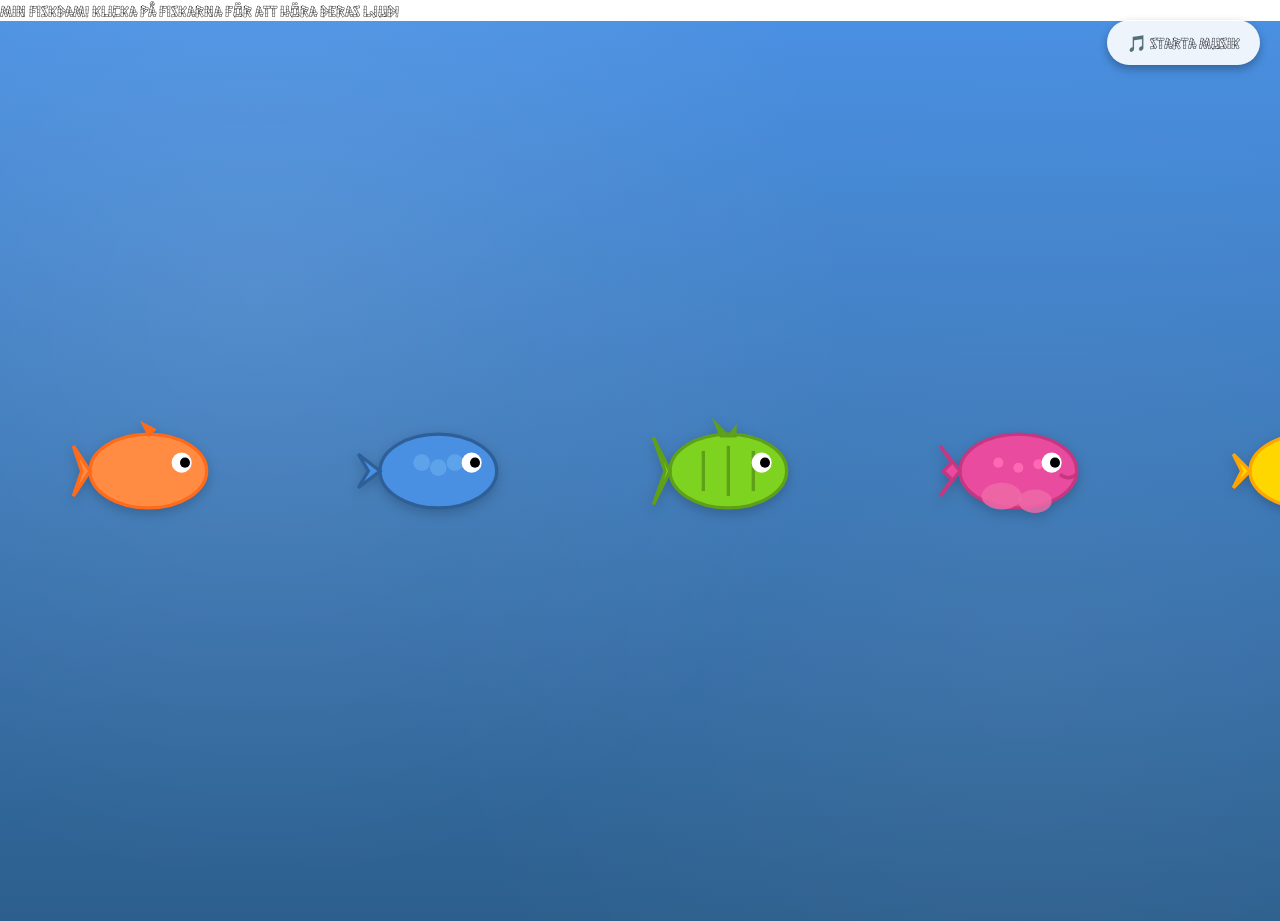
==== index.html @ 0b65db58 "Lägg till Fiskdam projektfiler: HTML, CSS, JS och assets med fiskar" ====
<!DOCTYPE html>
<html lang="sv">
<head>
    <meta charset="UTF-8">
    <meta name="viewport" content="width=device-width, initial-scale=1.0">
    <title>Fiskdam</title>
    <link rel="preconnect" href="https://fonts.googleapis.com">
    <link rel="preconnect" href="https://fonts.gstatic.com" crossorigin>
    <link href="https://fonts.googleapis.com/css2?family=Hanalei&display=swap" rel="stylesheet">
    <link rel="stylesheet" href="css/style.css">
</head>
<body>
    <!-- Musik kontroll knapp -->
    <button id="musicToggle" class="music-button">🎵 Starta Musik</button>
    
    <div class="container">
        Min fiskdam! Klicka på fiskarna för att höra deras ljud!
        <div class="pond">
            <!-- Fiskar kommer här -->
            <div class="fish" data-sound="assets/sounds/jingle1.mp3">
                <img src="assets/images/fish1.svg" alt="Fisk 1">
            </div>
            <div class="fish" data-sound="assets/sounds/jingle2.mp3">
                <img src="assets/images/fish2.svg" alt="Fisk 2">
            </div>
            <div class="fish" data-sound="assets/sounds/jingle3.mp3">
                <img src="assets/images/fish3.svg" alt="Fisk 3">
            </div>
            <div class="fish" data-sound="assets/sounds/jingle4.mp3">
                <img src="assets/images/fish4.svg" alt="Fisk 4">
            </div>
            <div class="fish" data-sound="assets/sounds/jingle1.mp3">
                <img src="assets/images/fish5.svg" alt="Fisk 5">
            </div>
            <div class="fish" data-sound="assets/sounds/jingle2.mp3">
                <img src="assets/images/fish6.svg" alt="Fisk 6">
            </div>
            <div class="fish" data-sound="assets/sounds/jingle3.mp3">
                <img src="assets/images/fish7.svg" alt="Fisk 7">
            </div>
            <div class="fish" data-sound="assets/sounds/jingle4.mp3">
                <img src="assets/images/fish8.svg" alt="Fisk 8">
            </div>
        </div>
    </div>

    <!-- Audio element för att spela ljud -->
    <audio id="audioPlayer"></audio>

    <script src="js/main.js"></script>
</body>
</html>
---- css/style.css ----
* {
    margin: 0;
    padding: 0;
    box-sizing: border-box;
}

body {
    font-family: 'Hanalei', cursive;
    margin: 0;
    padding: 0;
    overflow: hidden;
    width: 100vw;
    height: 100vh;
}

.container {
    width: 100%;
    height: 100%;
}

/* Musik knapp */
.music-button {
    position: fixed;
    top: 20px;
    right: 20px;
    z-index: 1000;
    background: rgba(255, 255, 255, 0.9);
    border: none;
    padding: 12px 20px;
    border-radius: 25px;
    font-family: 'Hanalei', cursive;
    font-size: 16px;
    cursor: pointer;
    box-shadow: 0 4px 10px rgba(0, 0, 0, 0.3);
    transition: all 0.3s ease;
}

.music-button:hover {
    background: rgba(255, 255, 255, 1);
    transform: scale(1.05);
}

.music-button.playing {
    background: rgba(144, 238, 144, 0.9);
}

.pond {
    background: linear-gradient(to bottom, #4a90e2, #2c5f8d);
    padding: 40px;
    display: flex;
    gap: 40px;
    width: 100%;
    height: 100vh;
    position: relative;
    overflow-x: auto;
    overflow-y: hidden;
    scroll-behavior: smooth;
    align-items: center;
}

/* Scrollbar styling */
.pond::-webkit-scrollbar {
    height: 12px;
}

.pond::-webkit-scrollbar-track {
    background: rgba(0, 0, 0, 0.2);
    border-radius: 10px;
}

.pond::-webkit-scrollbar-thumb {
    background: rgba(255, 255, 255, 0.3);
    border-radius: 10px;
}

.pond::-webkit-scrollbar-thumb:hover {
    background: rgba(255, 255, 255, 0.5);
}

/* Vatten effekt */
.pond::before {
    content: '';
    position: absolute;
    top: 0;
    left: 0;
    right: 0;
    bottom: 0;
    background: 
        radial-gradient(circle at 20% 30%, rgba(255, 255, 255, 0.1) 0%, transparent 50%),
        radial-gradient(circle at 80% 70%, rgba(255, 255, 255, 0.05) 0%, transparent 50%);
    pointer-events: none;
}

.fish {
    position: relative;
    cursor: pointer;
    transition: transform 0.3s ease;
    z-index: 1;
    flex-shrink: 0;
    display: flex;
    align-items: center;
    justify-content: center;
    min-width: 250px;
    width: 250px;
}

.fish img {
    width: 100%;
    height: auto;
    max-width: 200px;
    filter: drop-shadow(0 4px 6px rgba(0, 0, 0, 0.2));
    transition: all 0.3s ease;
}

/* Hover effekt */
.fish:hover {
    transform: scale(1.1);
}

.fish:hover img {
    filter: drop-shadow(0 8px 12px rgba(0, 0, 0, 0.3)) brightness(1.2);
}

/* Animation när man klickar */
.fish.clicked {
    animation: bounce 0.6s ease;
}

@keyframes bounce {
    0%, 100% {
        transform: translateY(0) rotate(0deg);
    }
    25% {
        transform: translateY(-30px) rotate(-10deg);
    }
    50% {
        transform: translateY(-15px) rotate(5deg);
    }
    75% {
        transform: translateY(-25px) rotate(-5deg);
    }
}

/* Animera när man hovrar */
.fish.hovered img {
    animation: wiggle 0.5s ease;
}

@keyframes wiggle {
    0%, 100% {
        transform: rotate(0deg);
    }
    25% {
        transform: rotate(-5deg);
    }
    75% {
        transform: rotate(5deg);
    }
}

/* Bubblor animation */
.bubble {
    position: absolute;
    bottom: 0;
    width: 20px;
    height: 20px;
    background: radial-gradient(circle at 30% 30%, rgba(255, 255, 255, 0.8), rgba(255, 255, 255, 0.3));
    border-radius: 50%;
    animation: rise 3s ease-in infinite;
    z-index: 0;
}

@keyframes rise {
    0% {
        bottom: 0;
        opacity: 0;
    }
    10% {
        opacity: 1;
    }
    90% {
        opacity: 1;
    }
    100% {
        bottom: 100%;
        opacity: 0;
    }
}

/* Responsiv design */
@media (max-width: 768px) {
    h1 {
        font-size: 2rem;
    }
    
    .pond {
        padding: 20px;
        gap: 20px;
    }
    
    .fish img {
        max-width: 100px;
    }
}
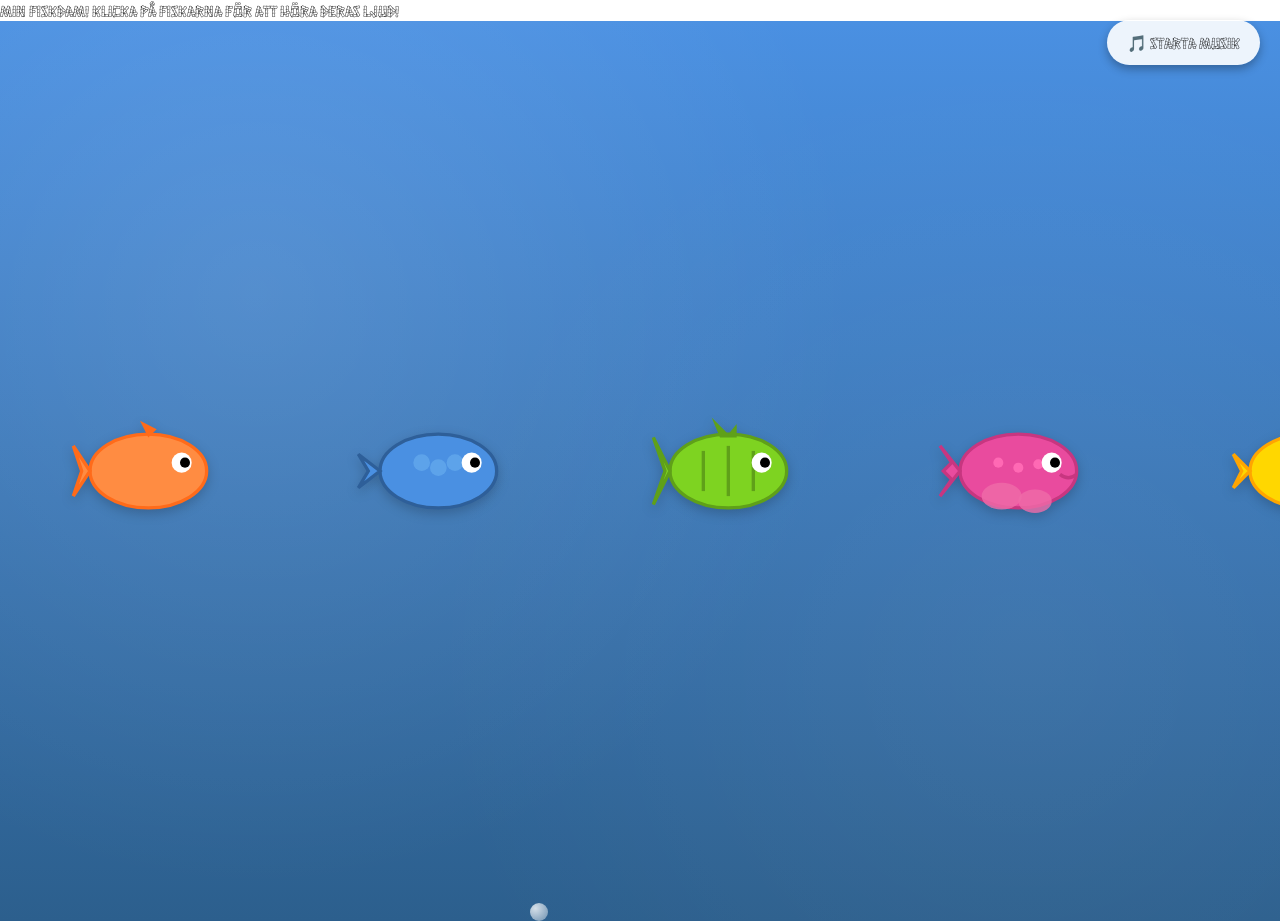
==== commit 6ae6bfc9: "Ändra titel från "Fiskdam" till "Dammen" i index.html" ====
--- a/index.html
+++ b/index.html
@@ -3,7 +3,7 @@
 <head>
     <meta charset="UTF-8">
     <meta name="viewport" content="width=device-width, initial-scale=1.0">
-    <title>Fiskdam</title>
+    <title>Dammen</title>
     <link rel="preconnect" href="https://fonts.googleapis.com">
     <link rel="preconnect" href="https://fonts.gstatic.com" crossorigin>
     <link href="https://fonts.googleapis.com/css2?family=Hanalei&display=swap" rel="stylesheet">
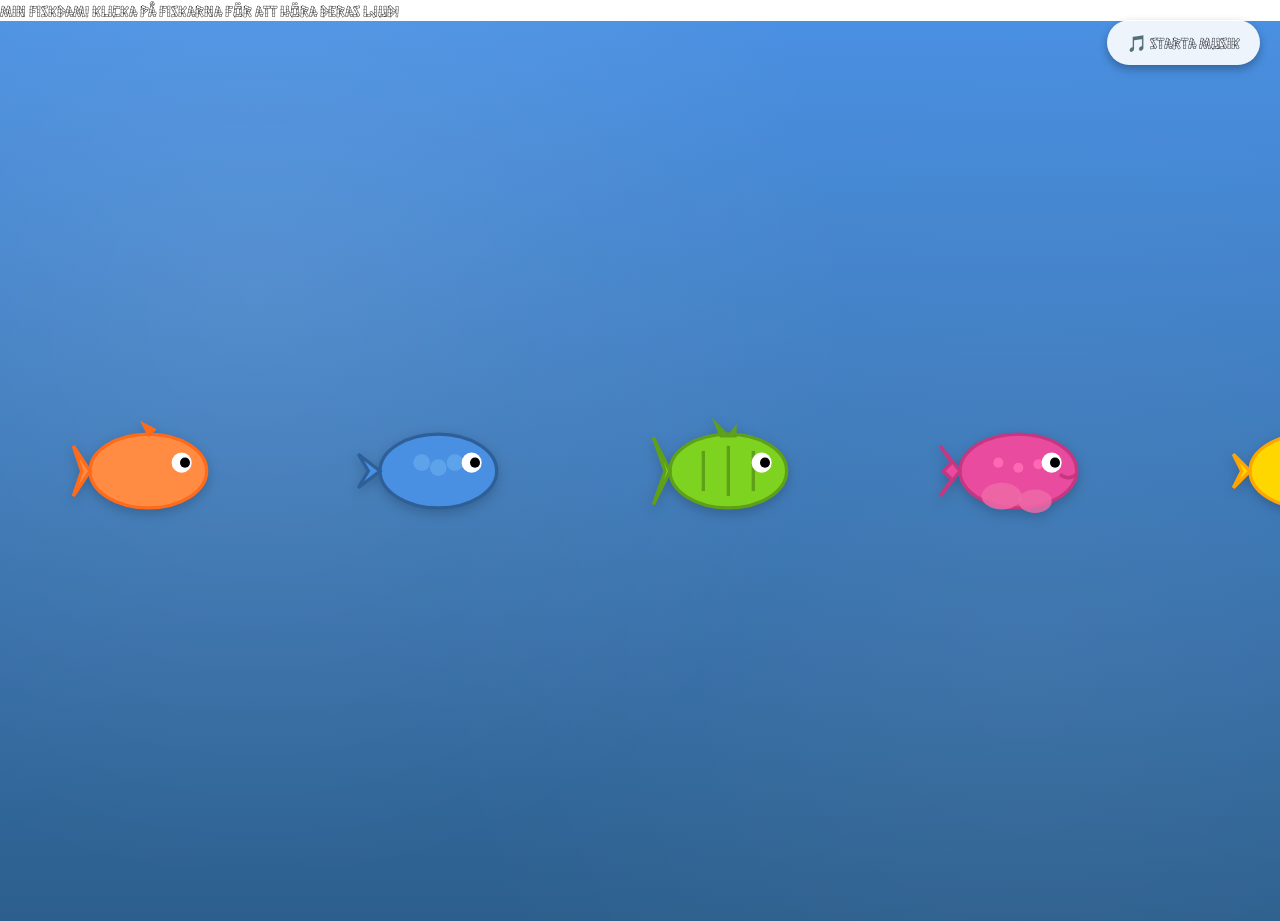
==== commit 35a71370: "Refactor HTML structure and add SVG fish graphic - Updated the doctype declaration to lowercase. - I" ====
--- a/index.html
+++ b/index.html
@@ -1,52 +1,55 @@
-<!DOCTYPE html>
+<!doctype html>
 <html lang="sv">
-<head>
-    <meta charset="UTF-8">
-    <meta name="viewport" content="width=device-width, initial-scale=1.0">
+  <head>
+    <meta charset="UTF-8" />
+    <meta name="viewport" content="width=device-width, initial-scale=1.0" />
     <title>Dammen</title>
-    <link rel="preconnect" href="https://fonts.googleapis.com">
-    <link rel="preconnect" href="https://fonts.gstatic.com" crossorigin>
-    <link href="https://fonts.googleapis.com/css2?family=Hanalei&display=swap" rel="stylesheet">
-    <link rel="stylesheet" href="css/style.css">
-</head>
-<body>
+    <link rel="preconnect" href="https://fonts.googleapis.com" />
+    <link rel="preconnect" href="https://fonts.gstatic.com" crossorigin />
+    <link
+      href="https://fonts.googleapis.com/css2?family=Hanalei&display=swap"
+      rel="stylesheet"
+    />
+    <link rel="stylesheet" href="css/style.css" />
+  </head>
+  <body>
     <!-- Musik kontroll knapp -->
     <button id="musicToggle" class="music-button">🎵 Starta Musik</button>
-    
+
     <div class="container">
-        Min fiskdam! Klicka på fiskarna för att höra deras ljud!
-        <div class="pond">
-            <!-- Fiskar kommer här -->
-            <div class="fish" data-sound="assets/sounds/jingle1.mp3">
-                <img src="assets/images/fish1.svg" alt="Fisk 1">
-            </div>
-            <div class="fish" data-sound="assets/sounds/jingle2.mp3">
-                <img src="assets/images/fish2.svg" alt="Fisk 2">
-            </div>
-            <div class="fish" data-sound="assets/sounds/jingle3.mp3">
-                <img src="assets/images/fish3.svg" alt="Fisk 3">
-            </div>
-            <div class="fish" data-sound="assets/sounds/jingle4.mp3">
-                <img src="assets/images/fish4.svg" alt="Fisk 4">
-            </div>
-            <div class="fish" data-sound="assets/sounds/jingle1.mp3">
-                <img src="assets/images/fish5.svg" alt="Fisk 5">
-            </div>
-            <div class="fish" data-sound="assets/sounds/jingle2.mp3">
-                <img src="assets/images/fish6.svg" alt="Fisk 6">
-            </div>
-            <div class="fish" data-sound="assets/sounds/jingle3.mp3">
-                <img src="assets/images/fish7.svg" alt="Fisk 7">
-            </div>
-            <div class="fish" data-sound="assets/sounds/jingle4.mp3">
-                <img src="assets/images/fish8.svg" alt="Fisk 8">
-            </div>
+      Min fiskdam! Klicka på fiskarna för att höra deras ljud!
+      <div class="pond">
+        <!-- Fiskar kommer här -->
+        <div class="fish" data-sound="assets/sounds/jingle1.mp3">
+          <img src="assets/images/fish1.svg" alt="Fisk 1" />
         </div>
+        <div class="fish" data-sound="assets/sounds/jingle2.mp3">
+          <img src="assets/images/fish2.svg" alt="Fisk 2" />
+        </div>
+        <div class="fish" data-sound="assets/sounds/jingle3.mp3">
+          <img src="assets/images/fish3.svg" alt="Fisk 3" />
+        </div>
+        <div class="fish" data-sound="assets/sounds/jingle4.mp3">
+          <img src="assets/images/fish4.svg" alt="Fisk 4" />
+        </div>
+        <div class="fish" data-sound="assets/sounds/jingle1.mp3">
+          <img src="assets/images/fish5.svg" alt="Fisk 5" />
+        </div>
+        <div class="fish" data-sound="assets/sounds/jingle2.mp3">
+          <img src="assets/images/fish6.svg" alt="Fisk 6" />
+        </div>
+        <div class="fish" data-sound="assets/sounds/jingle3.mp3">
+          <img src="assets/images/fish7.svg" alt="Fisk 7" />
+        </div>
+        <div class="fish" data-sound="assets/sounds/jingle4.mp3">
+          <img src="assets/images/fish8.svg" alt="Fisk 8" />
+        </div>
+      </div>
     </div>
 
     <!-- Audio element för att spela ljud -->
     <audio id="audioPlayer"></audio>
 
     <script src="js/main.js"></script>
-</body>
+  </body>
 </html>
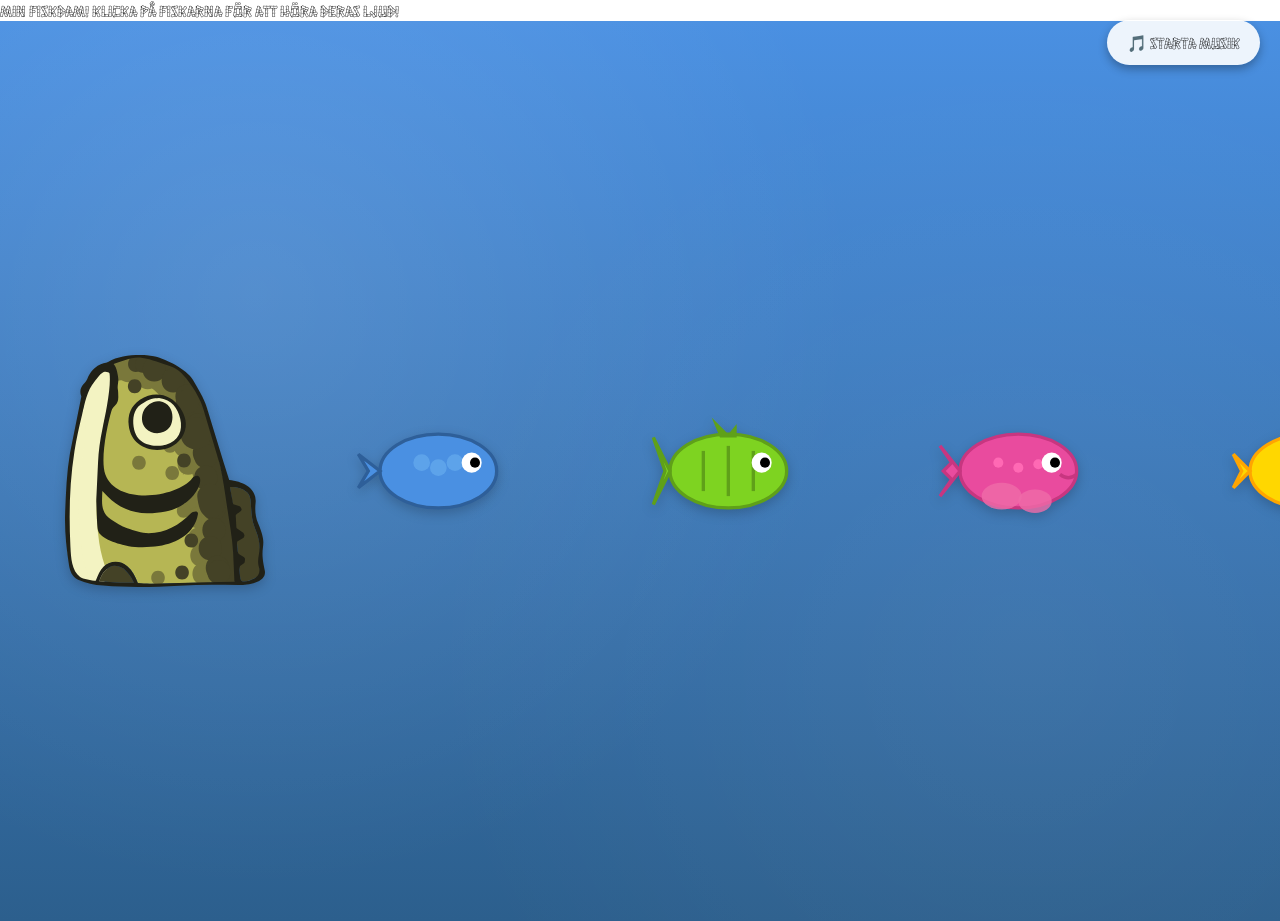
==== commit 645f094a: "Add pupil animation and demo page for interactive fish eye movement" ====
--- a/index.html
+++ b/index.html
@@ -21,7 +21,7 @@
       <div class="pond">
         <!-- Fiskar kommer här -->
         <div class="fish" data-sound="assets/sounds/jingle1.mp3">
-          <img src="assets/images/fish1.svg" alt="Fisk 1" />
+          <img src="assets/images/min_fisk.svg" alt="Min Fisk" />
         </div>
         <div class="fish" data-sound="assets/sounds/jingle2.mp3">
           <img src="assets/images/fish2.svg" alt="Fisk 2" />
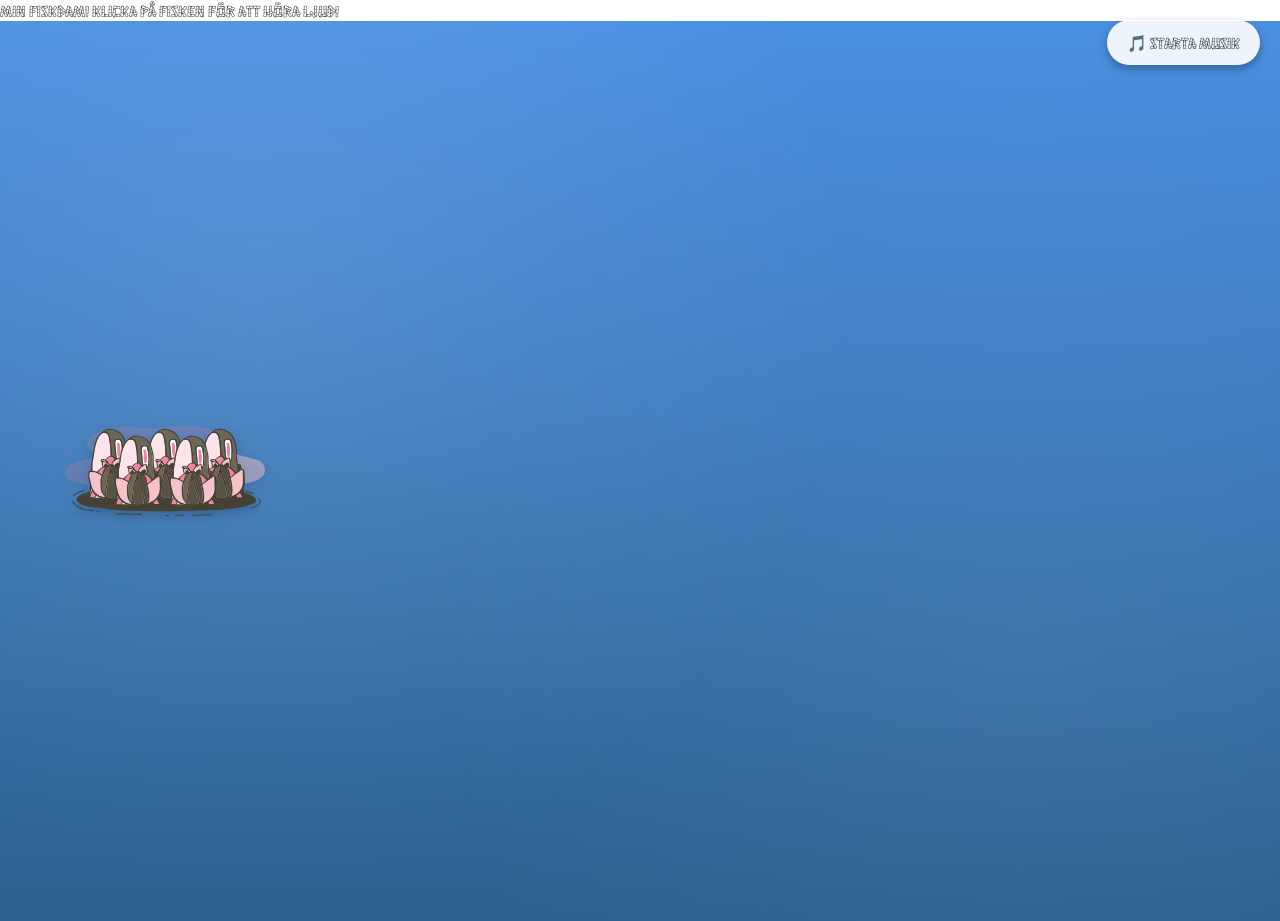
==== commit b9e48a23: "Refactor code structure for improved readability and maintainability" ====
--- a/index.html
+++ b/index.html
@@ -17,32 +17,11 @@
     <button id="musicToggle" class="music-button">🎵 Starta Musik</button>
 
     <div class="container">
-      Min fiskdam! Klicka på fiskarna för att höra deras ljud!
+      Min fiskdam! Klicka på fisken för att höra ljud!
       <div class="pond">
         <!-- Fiskar kommer här -->
         <div class="fish" data-sound="assets/sounds/jingle1.mp3">
-          <img src="assets/images/min_fisk.svg" alt="Min Fisk" />
-        </div>
-        <div class="fish" data-sound="assets/sounds/jingle2.mp3">
-          <img src="assets/images/fish2.svg" alt="Fisk 2" />
-        </div>
-        <div class="fish" data-sound="assets/sounds/jingle3.mp3">
-          <img src="assets/images/fish3.svg" alt="Fisk 3" />
-        </div>
-        <div class="fish" data-sound="assets/sounds/jingle4.mp3">
-          <img src="assets/images/fish4.svg" alt="Fisk 4" />
-        </div>
-        <div class="fish" data-sound="assets/sounds/jingle1.mp3">
-          <img src="assets/images/fish5.svg" alt="Fisk 5" />
-        </div>
-        <div class="fish" data-sound="assets/sounds/jingle2.mp3">
-          <img src="assets/images/fish6.svg" alt="Fisk 6" />
-        </div>
-        <div class="fish" data-sound="assets/sounds/jingle3.mp3">
-          <img src="assets/images/fish7.svg" alt="Fisk 7" />
-        </div>
-        <div class="fish" data-sound="assets/sounds/jingle4.mp3">
-          <img src="assets/images/fish8.svg" alt="Fisk 8" />
+          <img src="assets/images/Dammen_bilder.svg" alt="Min Fisk" />
         </div>
       </div>
     </div>
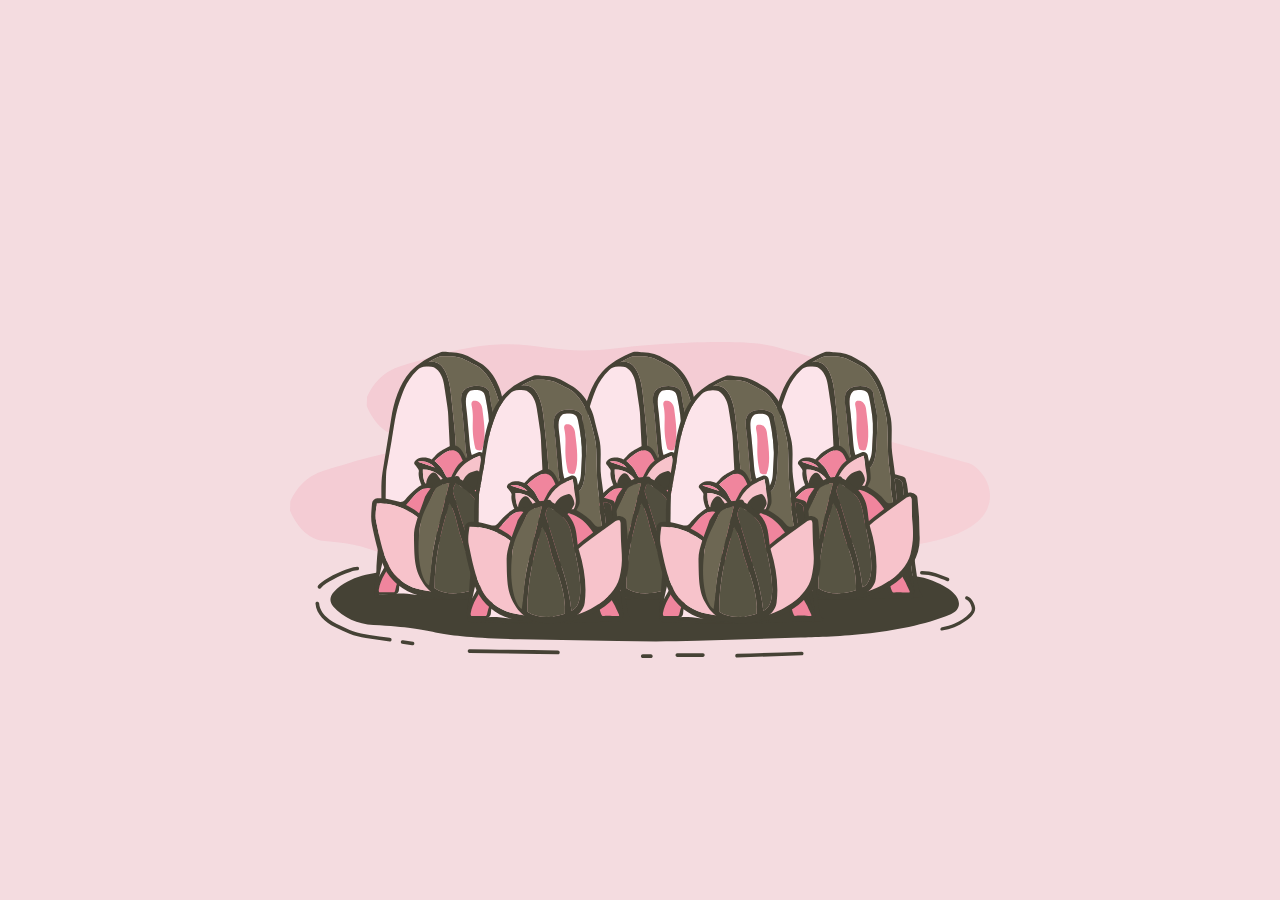
==== commit 3c168485: "Update font in 404.html and index.html; remove background music functionality from main.js" ====
--- a/index.html
+++ b/index.html
@@ -7,17 +7,13 @@
     <link rel="preconnect" href="https://fonts.googleapis.com" />
     <link rel="preconnect" href="https://fonts.gstatic.com" crossorigin />
     <link
-      href="https://fonts.googleapis.com/css2?family=Hanalei&display=swap"
+      href="https://fonts.googleapis.com/css2?family=DM+Mono:wght@400;500&display=swap"
       rel="stylesheet"
     />
     <link rel="stylesheet" href="css/style.css" />
   </head>
   <body>
-    <!-- Musik kontroll knapp -->
-    <button id="musicToggle" class="music-button">🎵 Starta Musik</button>
-
     <div class="container">
-      Min fiskdam! Klicka på fisken för att höra ljud!
       <div class="pond">
         <!-- Fiskar kommer här -->
         <div class="fish" data-sound="assets/sounds/jingle1.mp3">
--- a/css/style.css
+++ b/css/style.css
@@ -5,7 +5,7 @@
 }
 
 body {
-    font-family: 'Hanalei', cursive;
+    font-family: 'DM Mono', monospace;
     margin: 0;
     padding: 0;
     overflow: hidden;
@@ -28,7 +28,7 @@
     border: none;
     padding: 12px 20px;
     border-radius: 25px;
-    font-family: 'Hanalei', cursive;
+    font-family: 'DM Mono', monospace;
     font-size: 16px;
     cursor: pointer;
     box-shadow: 0 4px 10px rgba(0, 0, 0, 0.3);
@@ -45,50 +45,15 @@
 }
 
 .pond {
-    background: linear-gradient(to bottom, #4a90e2, #2c5f8d);
+    background: #f4dce0;
     padding: 40px;
     display: flex;
-    gap: 40px;
     width: 100%;
     height: 100vh;
     position: relative;
-    overflow-x: auto;
-    overflow-y: hidden;
     scroll-behavior: smooth;
     align-items: center;
-}
-
-/* Scrollbar styling */
-.pond::-webkit-scrollbar {
-    height: 12px;
-}
-
-.pond::-webkit-scrollbar-track {
-    background: rgba(0, 0, 0, 0.2);
-    border-radius: 10px;
-}
-
-.pond::-webkit-scrollbar-thumb {
-    background: rgba(255, 255, 255, 0.3);
-    border-radius: 10px;
-}
-
-.pond::-webkit-scrollbar-thumb:hover {
-    background: rgba(255, 255, 255, 0.5);
-}
-
-/* Vatten effekt */
-.pond::before {
-    content: '';
-    position: absolute;
-    top: 0;
-    left: 0;
-    right: 0;
-    bottom: 0;
-    background: 
-        radial-gradient(circle at 20% 30%, rgba(255, 255, 255, 0.1) 0%, transparent 50%),
-        radial-gradient(circle at 80% 70%, rgba(255, 255, 255, 0.05) 0%, transparent 50%);
-    pointer-events: none;
+    justify-content: center;
 }
 
 .fish {
@@ -100,91 +65,16 @@
     display: flex;
     align-items: center;
     justify-content: center;
-    min-width: 250px;
-    width: 250px;
+    min-width: 800px;
+    width: 800px;
+    margin-top: 100px;
 }
 
 .fish img {
     width: 100%;
     height: auto;
-    max-width: 200px;
-    filter: drop-shadow(0 4px 6px rgba(0, 0, 0, 0.2));
+    max-width: 700px;
     transition: all 0.3s ease;
-}
-
-/* Hover effekt */
-.fish:hover {
-    transform: scale(1.1);
-}
-
-.fish:hover img {
-    filter: drop-shadow(0 8px 12px rgba(0, 0, 0, 0.3)) brightness(1.2);
-}
-
-/* Animation när man klickar */
-.fish.clicked {
-    animation: bounce 0.6s ease;
-}
-
-@keyframes bounce {
-    0%, 100% {
-        transform: translateY(0) rotate(0deg);
-    }
-    25% {
-        transform: translateY(-30px) rotate(-10deg);
-    }
-    50% {
-        transform: translateY(-15px) rotate(5deg);
-    }
-    75% {
-        transform: translateY(-25px) rotate(-5deg);
-    }
-}
-
-/* Animera när man hovrar */
-.fish.hovered img {
-    animation: wiggle 0.5s ease;
-}
-
-@keyframes wiggle {
-    0%, 100% {
-        transform: rotate(0deg);
-    }
-    25% {
-        transform: rotate(-5deg);
-    }
-    75% {
-        transform: rotate(5deg);
-    }
-}
-
-/* Bubblor animation */
-.bubble {
-    position: absolute;
-    bottom: 0;
-    width: 20px;
-    height: 20px;
-    background: radial-gradient(circle at 30% 30%, rgba(255, 255, 255, 0.8), rgba(255, 255, 255, 0.3));
-    border-radius: 50%;
-    animation: rise 3s ease-in infinite;
-    z-index: 0;
-}
-
-@keyframes rise {
-    0% {
-        bottom: 0;
-        opacity: 0;
-    }
-    10% {
-        opacity: 1;
-    }
-    90% {
-        opacity: 1;
-    }
-    100% {
-        bottom: 100%;
-        opacity: 0;
-    }
 }
 
 /* Responsiv design */
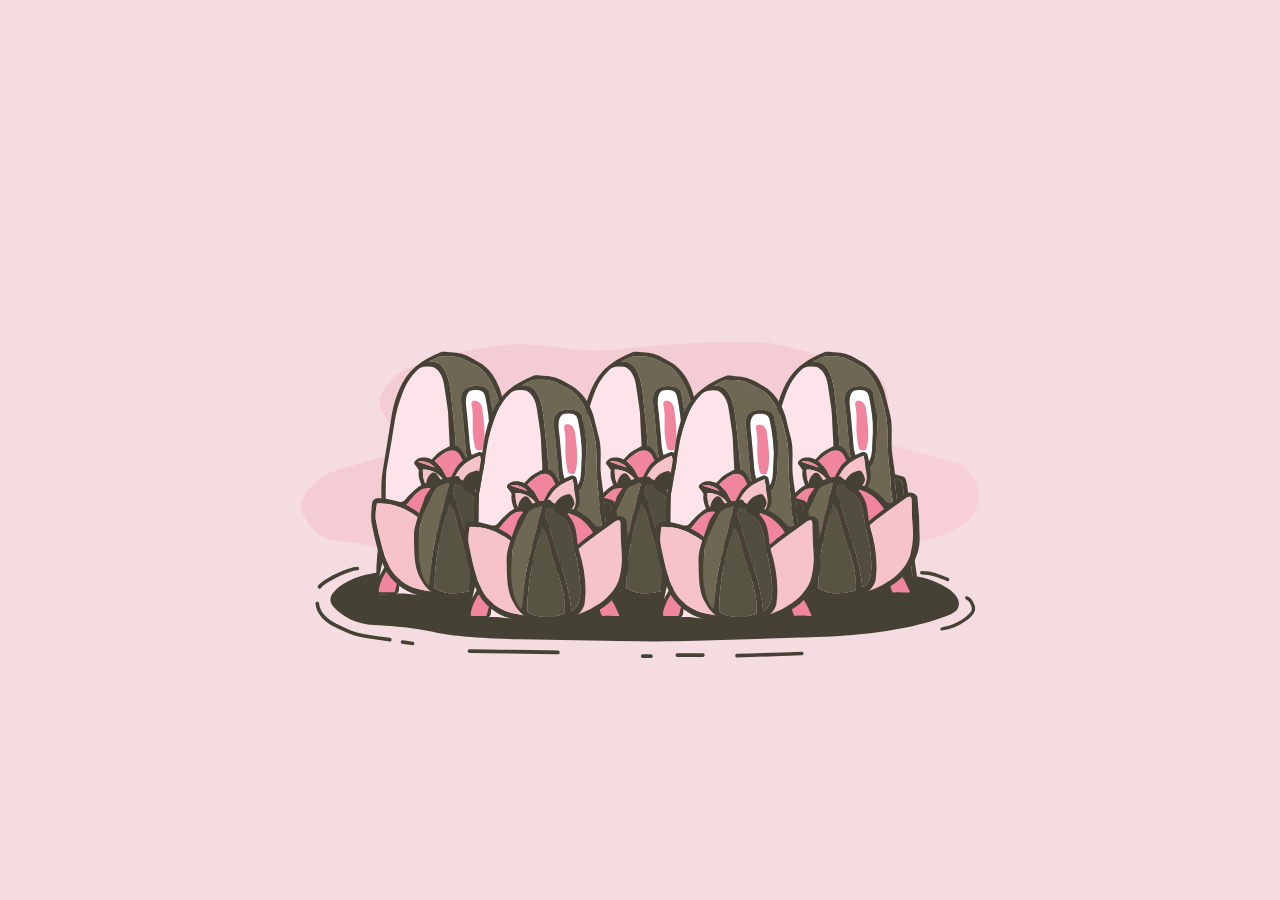
==== commit 8d52a783: "Refactor fish interaction: remove audio element and simplify sound handling in main.js" ====
--- a/index.html
+++ b/index.html
@@ -16,15 +16,12 @@
     <div class="container">
       <div class="pond">
         <!-- Fiskar kommer här -->
-        <div class="fish" data-sound="assets/sounds/jingle1.mp3">
+        <div class="fish">
           <img src="assets/images/Dammen_bilder.svg" alt="Min Fisk" />
         </div>
       </div>
     </div>
 
-    <!-- Audio element för att spela ljud -->
-    <audio id="audioPlayer"></audio>
-
     <script src="js/main.js"></script>
   </body>
 </html>
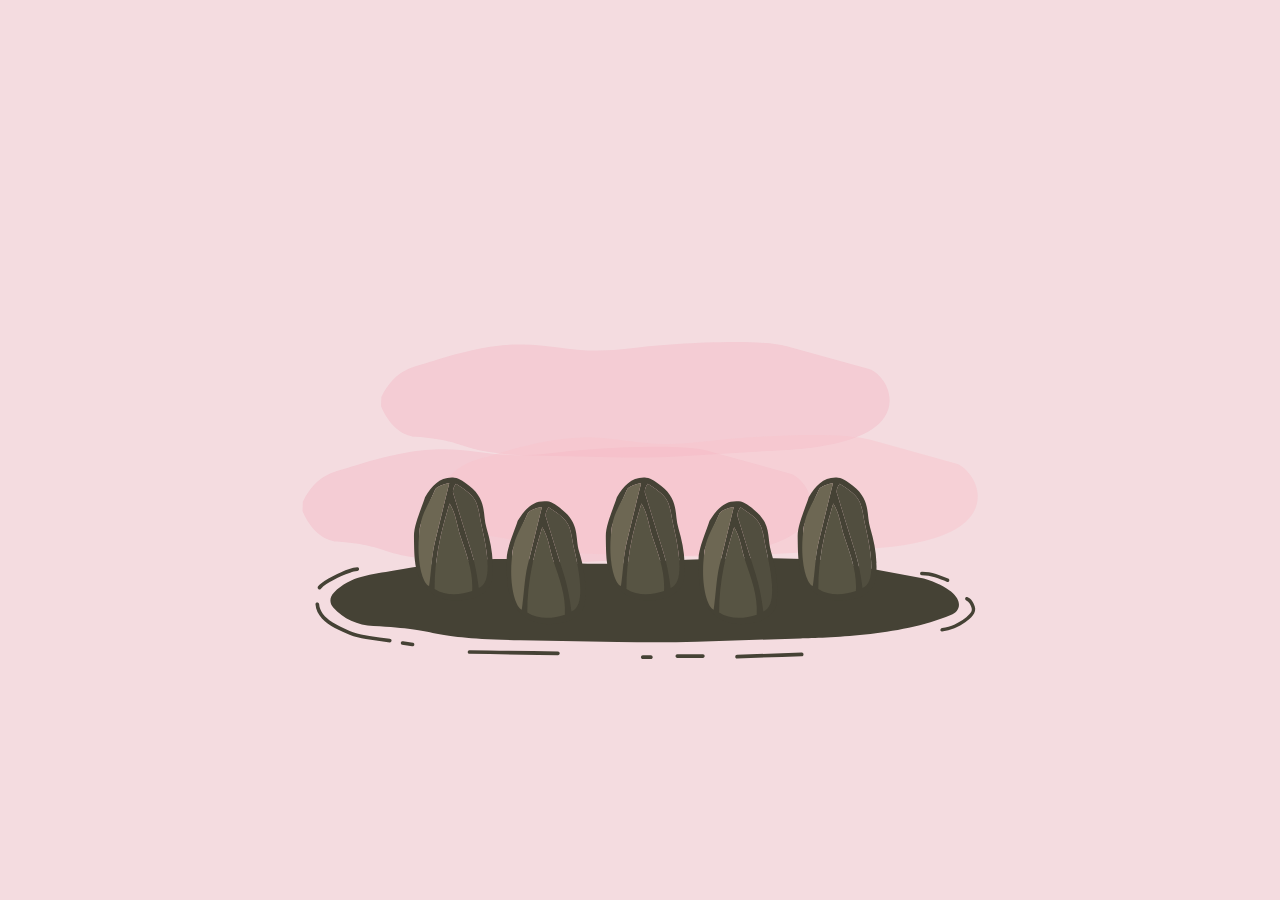
==== commit acfa09ae: "Enhance fish display: replace image with SVG object for better scalability and responsiveness; updat" ====
--- a/index.html
+++ b/index.html
@@ -17,7 +17,12 @@
       <div class="pond">
         <!-- Fiskar kommer här -->
         <div class="fish">
-          <img src="assets/images/Dammen_bilder.svg" alt="Min Fisk" />
+          <object
+            id="dammen-svg"
+            type="image/svg+xml"
+            data="assets/images/Dammen_bilder.svg"
+            aria-label="Dammen"
+          ></object>
         </div>
       </div>
     </div>
--- a/css/style.css
+++ b/css/style.css
@@ -77,6 +77,12 @@
     transition: all 0.3s ease;
 }
 
+.fish object {
+    width: 100%;
+    height: auto;
+    max-width: 700px;
+}
+
 /* Responsiv design */
 @media (max-width: 768px) {
     h1 {
@@ -91,4 +97,8 @@
     .fish img {
         max-width: 100px;
     }
+
+    .fish object {
+        max-width: 100px;
+    }
 }
